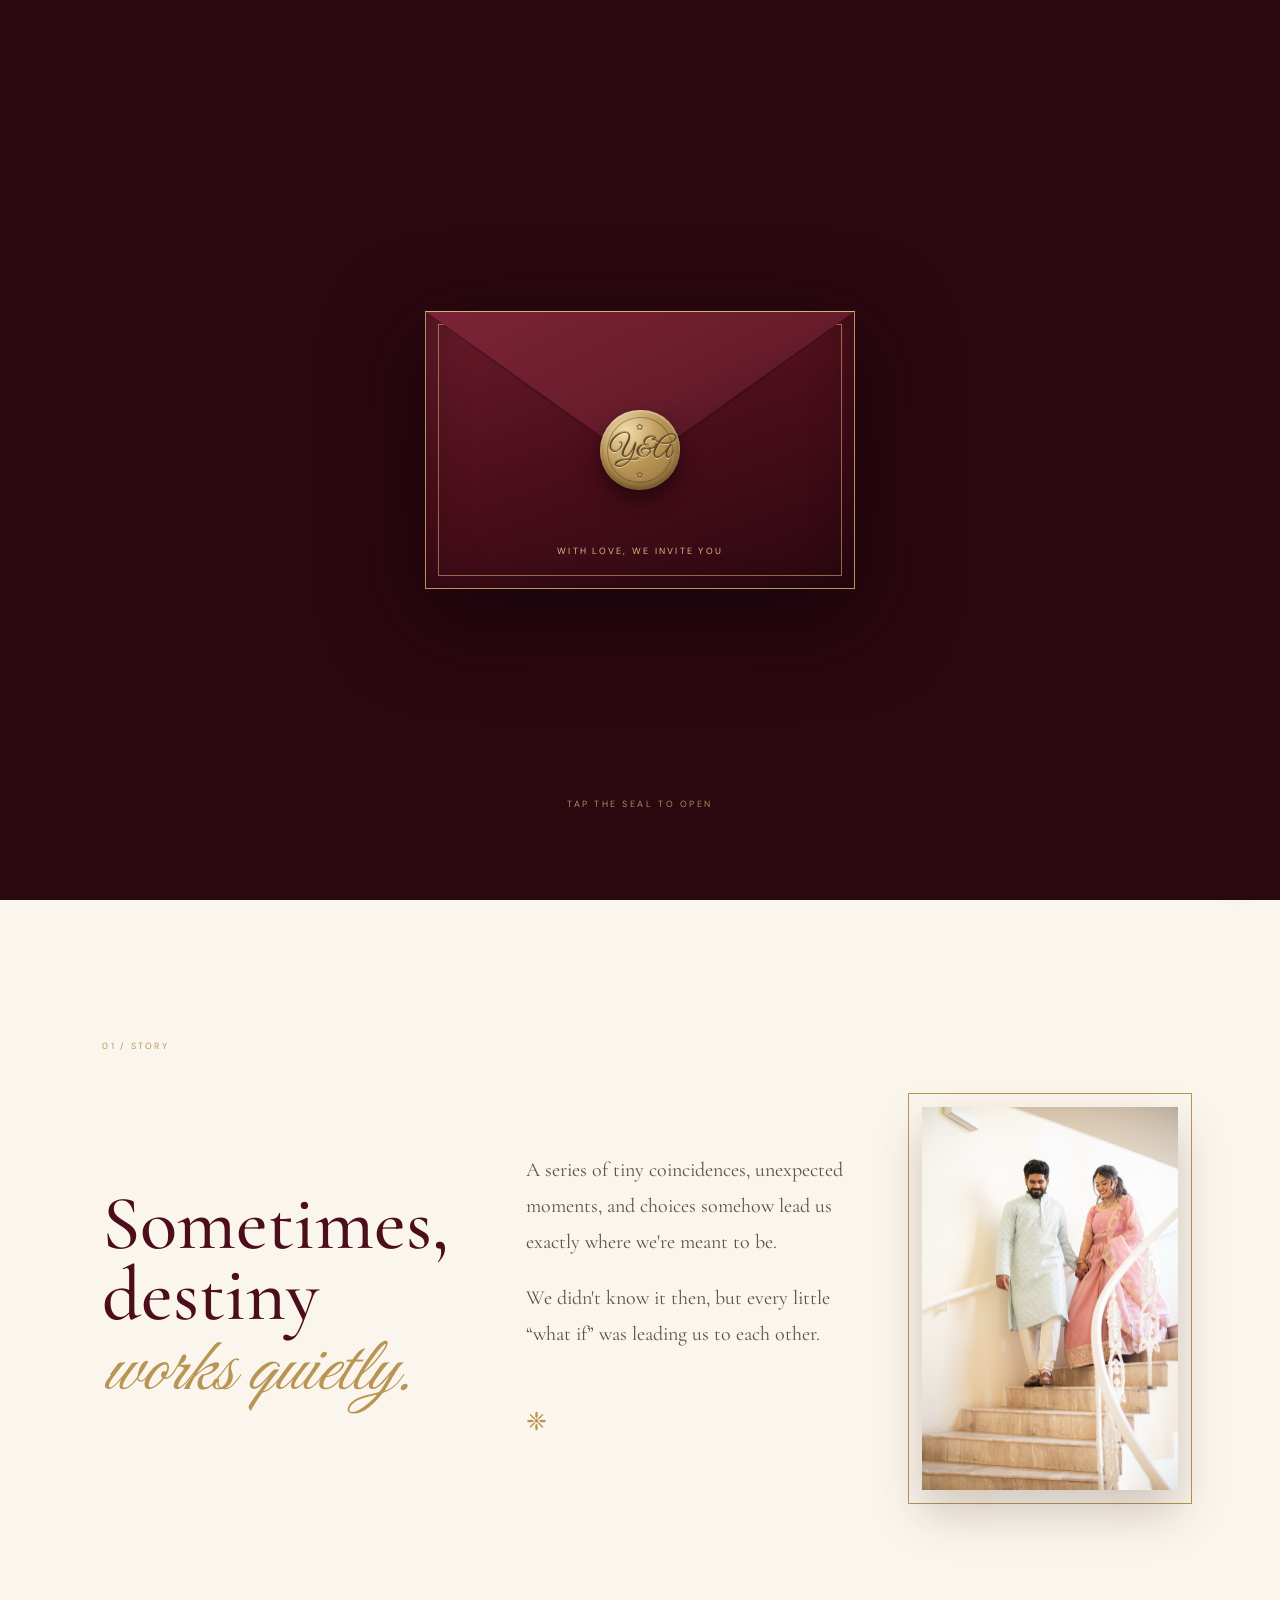
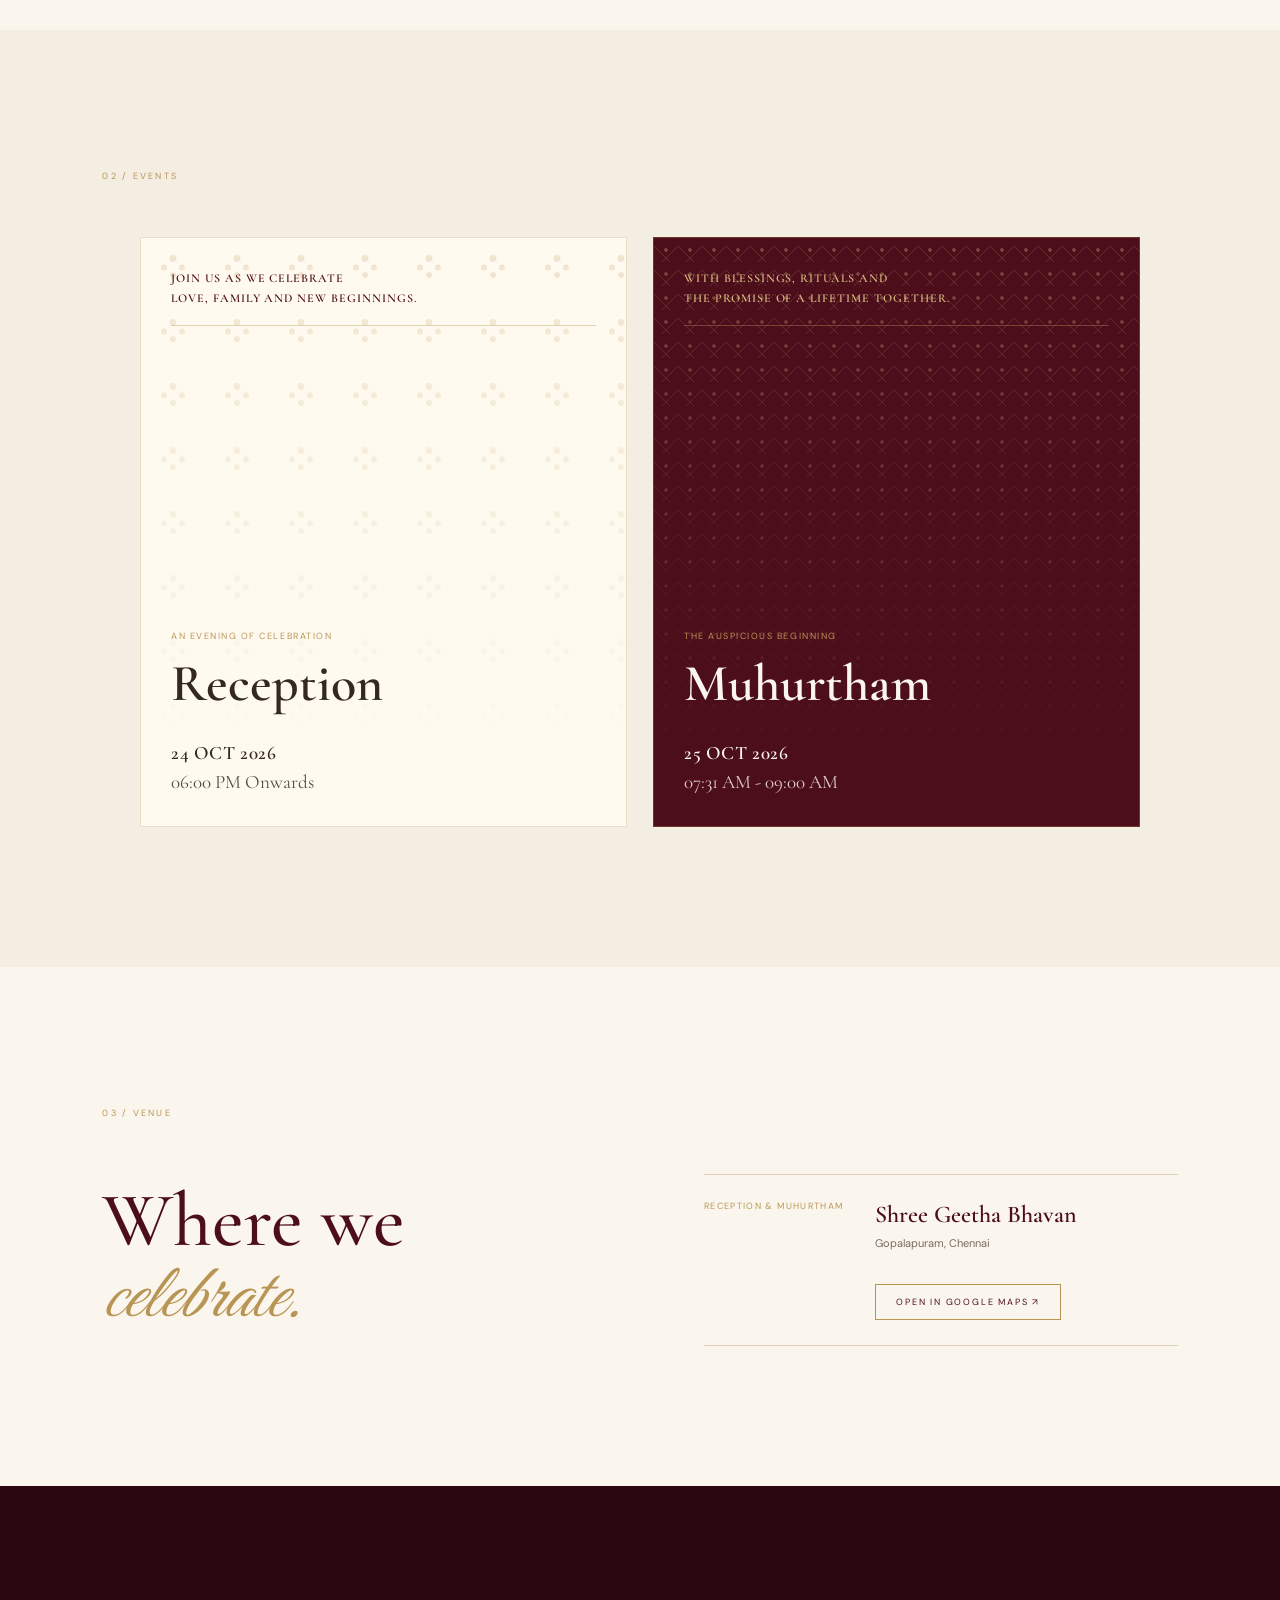
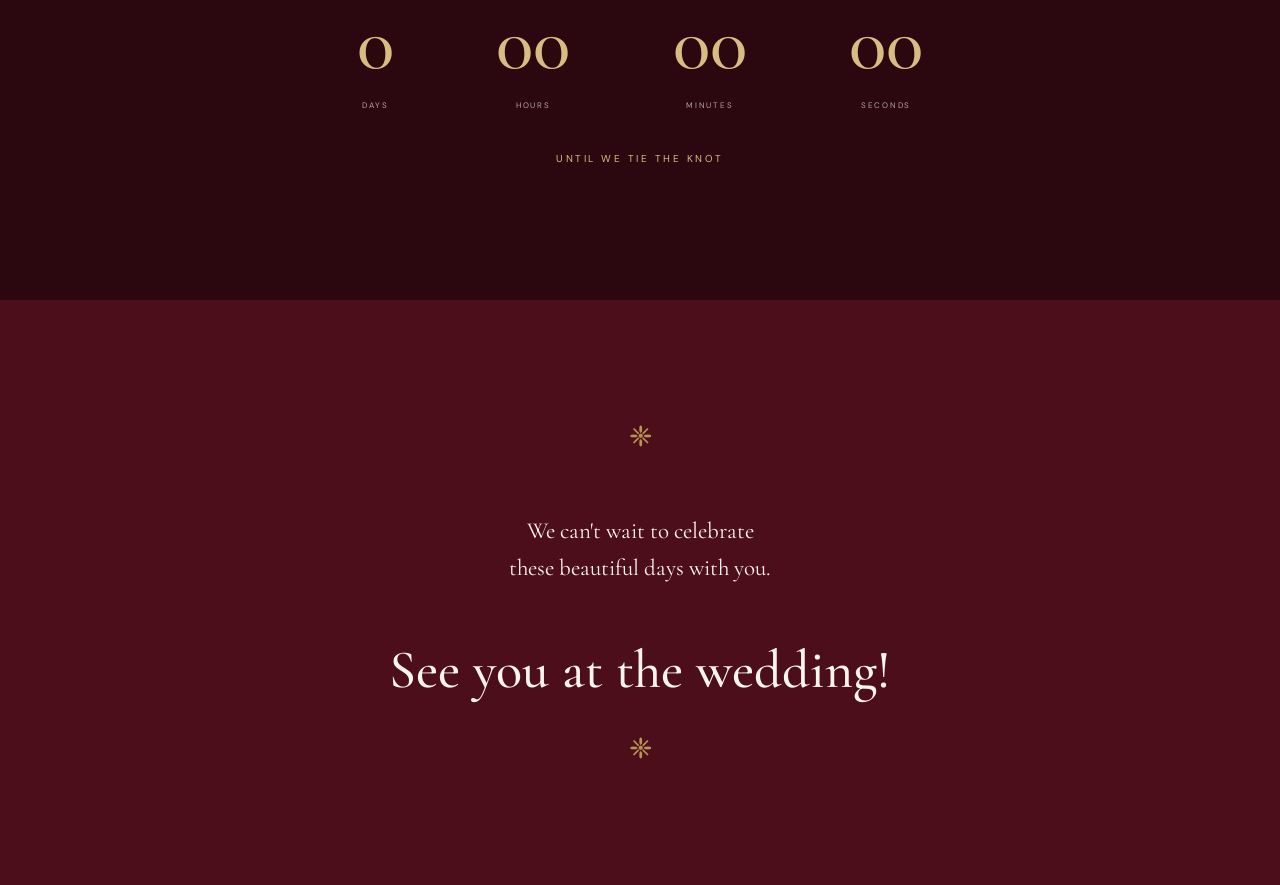
==== 24,25-October/index.html @ d7e1036f "Add files via upload" ====
<!doctype html>
<html lang="en">
<head>
<meta charset="utf-8"><meta name="viewport" content="width=device-width,initial-scale=1">
<meta name="theme-color" content="#4d0e1b">
<title>Yuvaraaj & Akshaya — Our Wedding</title>
<link rel="preconnect" href="https://fonts.googleapis.com"><link rel="preconnect" href="https://fonts.gstatic.com" crossorigin>
<link href="https://fonts.googleapis.com/css2?family=Cormorant+Garamond:wght@400;500;600;700&family=DM+Sans:wght@400;500;600&family=Great+Vibes&family=Marcellus&family=Parisienne&display=swap" rel="stylesheet">
<link rel="stylesheet" href="css/style.css">
</head>
<body class="locked">

<div class="envelope-screen" id="envelopeScreen">
  <div class="envelope" id="envelope">
    <div class="envelope-body">
      <button class="seal" id="sealButton" aria-label="Open invitation"><span class="seal-flourish top">✿</span><span class="seal-monogram">Y<i>&</i>A</span><span class="seal-flourish bottom">✿</span></button><p>With love, we invite you</p>
    </div>
    <div class="envelope-flap"></div>
    <div class="invitation-card">
      <div class="card-border">
        <span class="ornament">✦</span>
        <p class="eyebrow">With the blessings of our families</p>
        <h1>Yuvaraaj & Akshaya</h1>
        <p class="invite-line">joyfully invite you to celebrate<br>the beginning of our forever</p>
        <p class="card-date">24 · 25 October 2026</p><p class="card-place">Chennai</p>
        <span class="ornament">❈</span>
      </div>
    </div>
  </div>
  <p class="open-hint" id="openHint">Tap the seal to open</p>
  <audio id="bgMusic" src="audio/song.mp3" loop preload="none"></audio>
</div>

<button class="sound-toggle" id="soundToggle" aria-label="Toggle music" hidden>♪</button>

<header class="site-nav">
  <a class="brand" href="#home">Y <span>&</span> A</a>
  <nav><a href="#story">Story</a><a href="#events">Events</a><a href="#venue">Venue</a></nav>
</header>

<main>
<section class="hero reveal" id="home">
  <div class="motif motif-left">✺</div><div class="hero-copy">
    <p class="eyebrow">Our wedding celebration</p><h2>Akshaya</h2><h3><i>&</i></h3><h2>Yuvaraaj</h2>
    <div class="gold-rule"></div><p class="hero-date">25 · 10 · 2026</p>
    <p class="hero-note">Two hearts.<br>One beautiful beginning.</p>
  </div><div class="motif motif-right">✺</div><div class="kolam">◇ ◇ ◇</div>
</section>

<section class="story section reveal" id="story">
  <div class="section-label">01 / Story</div><div class="story-grid">
    <div><h3>Sometimes, destiny<br><i>works quietly.</i></h3></div>
    <div class="story-copy"><p>A series of tiny coincidences, unexpected moments, and choices somehow lead us exactly where we're meant to be.</p>
    <p>We didn't know it then, but every little “what if” was leading us to each other.</p><div class="tiny-ornament">❈</div></div>
    <div class="story-photo"><img src="images/couple-stairs.jpeg" alt="Akshaya and YuvaraaJ"></div>
  </div>
</section>

<section class="events section reveal" id="events">
  <div class="section-label">02 / Events</div>
  <div class="event-grid">
    <article class="event-card reception"><div class="event-texture floral-texture"></div><p class="event-tagline-small">Join us as we celebrate<br>love, family and new beginnings.</p>
      <div class="event-lower"><div class="event-title-block"><p class="event-kicker">An evening of celebration</p><h4>Reception</h4></div>
      <div class="event-datetime-big"><span class="event-date">24 OCT 2026</span><span class="event-time">06:00 PM Onwards</span></div></div></article>
    <article class="event-card muhurtham"><div class="event-texture kolam-texture"></div><p class="event-tagline-small">With blessings, rituals and<br>the promise of a lifetime together.</p>
      <div class="event-lower"><div class="event-title-block"><p class="event-kicker">The auspicious beginning</p><h4>Muhurtham</h4></div>
      <div class="event-datetime-big"><span class="event-date">25 OCT 2026</span><span class="event-time">07:31 AM - 09:00 AM</span></div></div></article>
  </div>
</section>

<section class="venue section reveal" id="venue"><div class="section-label">03 / Venue</div><div class="venue-wrap">
  <div><h3>Where we<br><i>celebrate.</i></h3></div>
  <div class="venue-list"><div><span>Reception & Muhurtham</span><strong>Shree Geetha Bhavan</strong><small>Gopalapuram, Chennai</small>
  <a class="button" target="_blank" rel="noopener" href="https://maps.app.goo.gl/RfTNdbBHobpae8vCA?g_st=ic">Open in Google Maps ↗</a></div></div>
</div></section>

<section class="countdown section reveal">
  <div class="countdown-grid"><div><strong id="days">—</strong><span>Days</span></div><div><strong id="hours">—</strong><span>Hours</span></div>
  <div><strong id="minutes">—</strong><span>Minutes</span></div><div><strong id="seconds">—</strong><span>Seconds</span></div></div><br>
  <br><p class="eyebrow">Until we tie the knot</p>
</section>

<section class="closing reveal"><div class="closing-ornament">❈</div><p>We can't wait to celebrate<br>these beautiful days with you.</p>
<h3>See you at the wedding!</h3><div class="closing-ornament">❈</div></section>
</main>
<script src="js/script.js"></script>
</body></html>
---- 24,25-October/css/style.css ----
:root{--maroon:#4d0e1b;--maroon-deep:#2b0710;--maroon-soft:#681c2c;--gold:#b99555;--gold-light:#d8bd82;--teal:#164f4e;--ivory:#fbf6ed;--paper:#fffaf2;--ink:#332822;--muted:#786a61}
*{box-sizing:border-box}html{scroll-behavior:smooth}body{margin:0;background:var(--ivory);color:var(--ink);font-family:"DM Sans",sans-serif}body.locked{overflow:hidden}a{color:inherit;text-decoration:none}
.envelope-screen{position:fixed;inset:0;z-index:50;background:var(--maroon-deep);display:grid;place-items:center;overflow:hidden;transition:opacity .9s ease,visibility .9s ease}.envelope-screen.closed-out{opacity:0;visibility:hidden;pointer-events:none}
.envelope{position:relative;width:min(72vw,430px);aspect-ratio:1.55;perspective:1200px;filter:drop-shadow(0 25px 45px #17040a)}.envelope-body{position:absolute;inset:0;background:linear-gradient(160deg,var(--maroon-soft) 0%,var(--maroon) 45%,var(--maroon-deep) 100%);border:1px solid var(--gold);display:grid;place-items:center;overflow:hidden;box-shadow:inset 0 0 40px rgba(0,0,0,.35)}.envelope-body:before{content:"";position:absolute;inset:12px;border:1px solid rgba(216,189,130,.55)}.envelope-body:after{content:"";position:absolute;left:0;right:0;top:0;height:57%;background:linear-gradient(to bottom,rgba(0,0,0,.32),transparent);clip-path:polygon(0 0,100% 0,50% 100%);pointer-events:none}.envelope-body p{position:absolute;bottom:22px;color:var(--gold-light);font-size:9px;letter-spacing:.25em;text-transform:uppercase}
.seal{width:80px;height:80px;z-index:5;position:relative;border-radius:50% 48% 51% 49%/51% 49% 51% 49%;background:radial-gradient(circle at 33% 27%,#f3ddab 0%,var(--gold) 45%,#8a6a37 100%);box-shadow:0 10px 20px rgba(10,2,4,.5),inset 0 2px 3px rgba(255,246,222,.5),inset 0 -4px 7px rgba(50,32,10,.45);display:grid;place-items:center;transition:opacity .5s ease .05s,transform .6s cubic-bezier(.3,.6,.3,1) .05s,box-shadow .3s;border:none;padding:0;cursor:pointer;font:inherit;animation:sealPulse 2.6s ease-in-out infinite}.seal:hover{box-shadow:0 12px 26px rgba(10,2,4,.55),inset 0 2px 3px rgba(255,246,222,.6),inset 0 -4px 7px rgba(50,32,10,.4),0 0 0 4px rgba(216,189,130,.25)}.envelope.open .seal{opacity:0;transform:scale(.35) rotate(-16deg);animation:none}
@keyframes sealPulse{0%,100%{transform:scale(1);box-shadow:0 10px 20px rgba(10,2,4,.5),inset 0 2px 3px rgba(255,246,222,.5),inset 0 -4px 7px rgba(50,32,10,.45),0 0 0 0 rgba(216,189,130,.35)}50%{transform:scale(1.045);box-shadow:0 10px 20px rgba(10,2,4,.5),inset 0 2px 3px rgba(255,246,222,.5),inset 0 -4px 7px rgba(50,32,10,.45),0 0 0 8px rgba(216,189,130,0)}}
.open-hint{position:absolute;bottom:9%;left:50%;transform:translateX(-50%);color:var(--gold-light);font-size:9px;letter-spacing:.28em;text-transform:uppercase;opacity:.75;transition:opacity .5s ease;animation:hintFade 2.6s ease-in-out infinite}.open-hint.faded{opacity:0;animation:none}
@keyframes hintFade{0%,100%{opacity:.55}50%{opacity:.9}}
.seal:before{content:"";position:absolute;inset:7px;border-radius:inherit;border:1px solid rgba(74,52,18,.4)}
.seal-monogram{font-family:"Great Vibes";font-size:27px;line-height:1;color:#5c451f;text-shadow:0 1px 0 rgba(255,241,214,.65),0 -1px 1px rgba(58,38,10,.55);position:relative;z-index:1}.seal-monogram i{font-style:normal;margin:0 1px;color:#6b5023}
.seal-flourish{position:absolute;font-size:9px;color:#6b5023;opacity:.7;text-shadow:0 1px 0 rgba(255,241,214,.5)}.seal-flourish.top{top:11px}.seal-flourish.bottom{bottom:9px}
.envelope-flap{position:absolute;z-index:4;left:0;right:0;top:0;height:55%;background:linear-gradient(155deg,#7c2338 0%,var(--maroon-soft) 55%,#3d0f1c 100%);clip-path:polygon(0 0,100% 0,50% 100%);border-top:1px solid var(--gold-light);transform-origin:top;transition:transform 1.1s cubic-bezier(.2,.75,.2,1);filter:drop-shadow(0 8px 12px rgba(0,0,0,.4))}.envelope.open .envelope-flap{transform:rotateX(180deg)}
.invitation-card{position:absolute;z-index:3;left:7%;right:7%;top:8%;bottom:5%;background:var(--paper);padding:10px;transform:translateY(38%) scale(.94);opacity:0;transition:transform 1.15s .3s cubic-bezier(.2,.8,.2,1),opacity .5s .35s ease;box-shadow:0 12px 30px rgba(0,0,0,.18)}.envelope.open .invitation-card{transform:translateY(-4%) scale(1);opacity:1}
.card-border{height:100%;border:1px solid var(--gold);outline:1px solid rgba(185,149,85,.35);outline-offset:-6px;display:flex;flex-direction:column;align-items:center;justify-content:center;text-align:center;padding:18px}.ornament{color:var(--gold);font-size:18px;display:inline-block;animation:ornamentShimmer 4.5s ease-in-out infinite}.eyebrow{font-size:10px;letter-spacing:.25em;text-transform:uppercase;color:var(--gold);margin:0 0 15px}.card-border .eyebrow{font-size:8px;margin:9px 0}.card-border h1{font:600 clamp(26px,5vw,39px) "Cormorant Garamond";margin:5px 0 8px;color:var(--maroon)}.card-border h1 i,.hero h2 i{font-family:"Great Vibes";font-weight:400;color:var(--gold)}.invite-line{font:400 12px/1.6 "Cormorant Garamond";margin:4px 0 10px}.card-date{font-size:8px;letter-spacing:.2em;text-transform:uppercase;color:var(--maroon);margin:3px}.card-place{font-size:8px;letter-spacing:.2em;text-transform:uppercase;color:var(--muted);margin:0 0 8px}
.site-nav{position:fixed;z-index:20;top:0;left:0;right:0;height:76px;padding:0 5vw;display:flex;align-items:center;justify-content:space-between;background:rgba(251,246,237,.88);backdrop-filter:blur(12px);border-bottom:1px solid rgba(185,149,85,.18);opacity:0;transform:translateY(-15px);transition:.7s .3s}.site-nav.visible{opacity:1;transform:none}.brand{font:600 21px "Cormorant Garamond";color:var(--maroon)}.brand span{font-family:"Great Vibes";color:var(--gold)}.site-nav nav{display:flex;gap:34px;font-size:10px;text-transform:uppercase;letter-spacing:.18em;color:var(--maroon)}
.hero{min-height:100svh;background:var(--maroon);color:var(--ivory);display:grid;place-items:center;text-align:center;position:relative;overflow:hidden;padding:100px 20px 70px}.hero:before{content:"";position:absolute;inset:5%;border:1px solid rgba(216,189,130,.32)}.hero:after{content:"";position:absolute;inset:7%;border:1px solid rgba(216,189,130,.13)}.hero-copy{position:relative;z-index:2}.hero .eyebrow{color:var(--gold-light)}.hero h2{font:600 clamp(58px,11vw,125px)/.8 "Cormorant Garamond";margin:0 0 24px}.hero h3{margin:6px 0}.hero h3 i{display:inline-block;animation:ampGlow 3.2s ease-in-out infinite;text-shadow:0 0 0 rgba(216,189,130,0)}.gold-rule{height:1px;width:100px;background:var(--gold);margin:auto}.hero-date{font-size:14px;letter-spacing:.45em;margin:23px 0;color:var(--gold-light)}.hero-note{font:400 14px/1.7 "Cormorant Garamond";opacity:.82}.motif{position:absolute;color:var(--gold);font-size:160px;opacity:.12;animation:motifFloat 9s ease-in-out infinite}.motif-left{left:-55px;top:22%}.motif-right{right:-55px;bottom:18%;animation-delay:-4.5s}.kolam{position:absolute;bottom:8%;font-size:25px;letter-spacing:14px;color:var(--gold);opacity:.35}
.section{padding:140px 8vw;max-width:1450px;margin:auto}.section-label{font-size:9px;letter-spacing:.25em;color:var(--gold);text-transform:uppercase;margin-bottom:55px}.story-grid{display:grid;grid-template-columns:.9fr 1fr .8fr;gap:6vw;align-items:stretch}.venue-wrap{display:grid;grid-template-columns:1fr 1fr;gap:10vw;align-items:center}
.story-grid>div:first-child,.story-copy{display:flex;flex-direction:column;justify-content:center}.story-photo{position:relative}.story-photo:before{content:"";position:absolute;inset:-14px;border:1px solid var(--gold);z-index:0}.story-photo img{position:relative;z-index:1;display:block;width:100%;height:100%;min-height:380px;object-fit:cover;object-position:top center;box-shadow:0 22px 45px rgba(57,27,18,.22)}h3{font:500 clamp(48px,6vw,82px)/.92 "Cormorant Garamond";color:var(--maroon);margin:0}h3 i{font-family:"Great Vibes";font-weight:400;color:var(--gold)}
.story-copy{max-width:530px;font:400 20px/1.8 "Cormorant Garamond";color:#5f514a}.story-copy p{margin:0 0 20px}.tiny-ornament{color:var(--gold);font-size:25px;margin-top:28px;display:inline-block;animation:ornamentShimmer 5s ease-in-out infinite .8s}.events{background:#f4ede2;max-width:none;padding-left:8vw;padding-right:8vw}.section-heading{text-align:center;margin-bottom:70px}.section-heading .eyebrow{margin-bottom:10px}.event-grid{display:grid;grid-template-columns:repeat(2,1fr);gap:26px;max-width:1000px;margin:auto}.event-card{min-height:590px;padding:30px;display:flex;flex-direction:column;justify-content:space-between;position:relative;overflow:hidden;border:1px solid rgba(185,149,85,.3);transition:transform .45s,box-shadow .45s}.event-card:hover{transform:translateY(-9px);box-shadow:0 22px 50px rgba(57,27,18,.13)}.reception{background:#fffaf0}.muhurtham{background:var(--maroon);color:var(--ivory)}.event-tagline-small{font:600 12px/1.7 "Cormorant Garamond";letter-spacing:.08em;text-transform:uppercase;color:var(--gold-light);margin:0 0 4px;padding-bottom:16px;border-bottom:1px solid rgba(185,149,85,.4)}.reception .event-tagline-small{color:var(--maroon)}
.event-texture{position:absolute;inset:0;z-index:0;pointer-events:none}.event-card>*:not(.event-texture){position:relative;z-index:1}
.bokeh-texture{opacity:.5;background-image:radial-gradient(circle at 15% 20%,rgba(216,189,130,.9) 0 4px,transparent 6px),radial-gradient(circle at 60% 10%,rgba(216,189,130,.6) 0 3px,transparent 5px),radial-gradient(circle at 85% 45%,rgba(216,189,130,.8) 0 5px,transparent 7px),radial-gradient(circle at 30% 65%,rgba(216,189,130,.5) 0 3px,transparent 5px),radial-gradient(circle at 70% 80%,rgba(216,189,130,.7) 0 4px,transparent 6px),radial-gradient(circle at 10% 90%,rgba(216,189,130,.6) 0 3px,transparent 5px),radial-gradient(circle at 95% 75%,rgba(216,189,130,.55) 0 3px,transparent 5px);background-size:230px 230px;mask-image:linear-gradient(to bottom,#000,transparent 92%);animation:driftBokeh 26s linear infinite}
.floral-texture{opacity:.22;background-image:radial-gradient(circle at 50% 32%,var(--gold) 0 3px,transparent 4px),radial-gradient(circle at 36% 46%,var(--gold) 0 2.5px,transparent 3.5px),radial-gradient(circle at 64% 46%,var(--gold) 0 2.5px,transparent 3.5px),radial-gradient(circle at 50% 58%,var(--gold) 0 2.5px,transparent 3.5px);background-size:64px 64px;mask-image:linear-gradient(to bottom,#000,transparent 92%);animation:driftFloral 16s linear infinite}
.kolam-texture{opacity:.34;background-image:radial-gradient(circle,var(--gold-light) 1.5px,transparent 2px),repeating-linear-gradient(45deg,transparent 0 11px,rgba(216,189,130,.55) 11px 12px,transparent 12px 23px),repeating-linear-gradient(-45deg,transparent 0 11px,rgba(216,189,130,.55) 11px 12px,transparent 12px 23px);background-size:24px 24px;mask-image:linear-gradient(to bottom,#000,transparent 92%);animation:driftKolam 10s linear infinite}
@keyframes driftBokeh{0%{background-position:0 0}100%{background-position:230px 115px}}
@keyframes driftFloral{0%{background-position:0 0}100%{background-position:-128px 128px}}
@keyframes driftKolam{0%{background-position:0 0}100%{background-position:48px 48px}}
.event-lower{display:flex;flex-direction:column}.event-kicker{font-size:9px;text-transform:uppercase;letter-spacing:.17em;color:var(--gold);margin:0 0 10px}.event-card h4{font:600 52px "Cormorant Garamond";margin:0}.event-datetime-big{font:400 19px/1.5 "Cormorant Garamond";margin-top:24px}.event-datetime-big .event-date{display:block;font-weight:600;letter-spacing:.03em}.event-datetime-big .event-time{display:block;opacity:.82}
.card-map-button{margin-top:16px;display:inline-flex;align-items:center;gap:8px;width:fit-content;border:1px solid rgba(185,149,85,.65);color:inherit;padding:9px 16px;font-size:9px;letter-spacing:.16em;text-transform:uppercase;transition:.3s}.card-map-button:hover{background:var(--gold);border-color:var(--gold);color:var(--maroon-deep)}.reception .card-map-button{border-color:var(--gold);color:var(--maroon)}.reception .card-map-button:hover{color:var(--ivory)}
.countdown{background:var(--maroon-deep);max-width:none;color:var(--ivory);text-align:center;padding-top:110px;padding-bottom:120px}.countdown .eyebrow{color:var(--gold-light)}.countdown-grid{display:flex;justify-content:center;gap:clamp(30px,8vw,120px)}.countdown-grid div{display:flex;flex-direction:column;gap:10px}.countdown-grid strong{font:500 clamp(42px,7vw,78px) "Cormorant Garamond";color:var(--gold-light)}.countdown-grid span{font-size:8px;letter-spacing:.22em;text-transform:uppercase;opacity:.65}
.venue{background:var(--ivory)}.venue-list{border-top:1px solid rgba(185,149,85,.4)}.venue-list>div{padding:25px 0;border-bottom:1px solid rgba(185,149,85,.4);display:grid;grid-template-columns:1fr 2fr;gap:20px}.venue-list span{font-size:9px;text-transform:uppercase;letter-spacing:.15em;color:var(--gold)}.venue-list strong{font:600 24px "Cormorant Garamond";color:var(--maroon)}.venue-list small{grid-column:2;color:var(--muted);font-size:11px;margin-top:-13px}.venue-list .button{grid-column:2;justify-self:start;margin-top:14px;display:inline-flex;align-items:center;gap:9px;white-space:nowrap;border:1px solid var(--gold);color:var(--maroon);padding:11px 20px;font-size:9px;letter-spacing:.2em;text-transform:uppercase;transition:.3s}.venue-list .button:hover{background:var(--gold);color:var(--ivory)}
.sound-toggle{position:fixed;z-index:30;right:22px;bottom:22px;width:44px;height:44px;border-radius:50%;border:1px solid var(--gold);background:rgba(251,246,237,.9);backdrop-filter:blur(8px);color:var(--maroon);font-size:16px;display:grid;place-items:center;cursor:pointer;transition:.3s;box-shadow:0 8px 22px rgba(57,27,18,.15)}.sound-toggle:hover{background:var(--gold);color:var(--ivory)}.sound-toggle.muted{opacity:.55}
.closing{min-height:65vh;background:var(--maroon);color:var(--ivory);display:grid;place-items:center;text-align:center;padding:100px 20px}.closing p{font:400 23px/1.6 "Cormorant Garamond"}.closing h3{color:var(--ivory);font-size:54px}.closing h3 i{color:var(--gold-light)}.closing-ornament{color:var(--gold);font-size:28px;display:inline-block;animation:ornamentShimmer 4.5s ease-in-out infinite 1.2s}.reveal{opacity:0;transform:translateY(35px);transition:opacity .9s ease,transform .9s ease}.reveal.in-view{opacity:1;transform:none}
@keyframes pulse{50%{transform:scale(1.05);box-shadow:0 0 25px rgba(216,189,130,.12)}}@keyframes float{50%{transform:translateY(-20px) rotate(8deg)}}@keyframes sound{50%{transform:translateY(-13px) scale(1.05)}}
@keyframes motifFloat{0%,100%{transform:translateY(0) rotate(0deg) scale(1)}33%{transform:translateY(-30px) rotate(10deg) scale(1.05)}66%{transform:translateY(14px) rotate(-8deg) scale(.97)}}
@keyframes ornamentShimmer{0%,100%{opacity:1;transform:rotate(0deg) scale(1)}50%{opacity:.5;transform:rotate(14deg) scale(1.15)}}
@keyframes ampGlow{0%,100%{transform:scale(1);text-shadow:0 0 0 rgba(216,189,130,0)}50%{transform:scale(1.1);text-shadow:0 0 18px rgba(216,189,130,.65)}}
@media(max-width:800px){.site-nav{height:62px}.site-nav nav{gap:17px}.hero h2{font-size:60px}.section{padding:95px 7vw}.story-grid,.venue-wrap{grid-template-columns:1fr;gap:50px}.story-photo img{min-height:280px}.event-grid{grid-template-columns:1fr}.event-card{min-height:500px}.countdown-grid{gap:20px}.countdown-grid strong{font-size:38px}.venue-list>div{grid-template-columns:1fr}.venue-list small{grid-column:1;margin-top:-10px}.venue-list .button{grid-column:1}.motif{font-size:100px}
.envelope{aspect-ratio:1.05}.invitation-card{left:5%;right:5%;top:6%;bottom:4%;overflow:hidden}.card-border{padding:10px;outline-offset:-4px}.card-border .eyebrow{font-size:6.5px;margin:0 0 4px;letter-spacing:.18em}.card-border h1{font-size:clamp(19px,6.4vw,26px);margin:2px 0 4px}.invite-line{font-size:9.5px;line-height:1.4;margin:2px 0 6px}.card-date{font-size:6.5px;margin:2px;letter-spacing:.15em}.card-place{font-size:6.5px;margin:0 0 3px;letter-spacing:.15em}.card-border .ornament{font-size:13px}}
@media(prefers-reduced-motion:reduce){*,*:before,*:after{scroll-behavior:auto!important;animation:none!important;transition-duration:.01ms!important}}
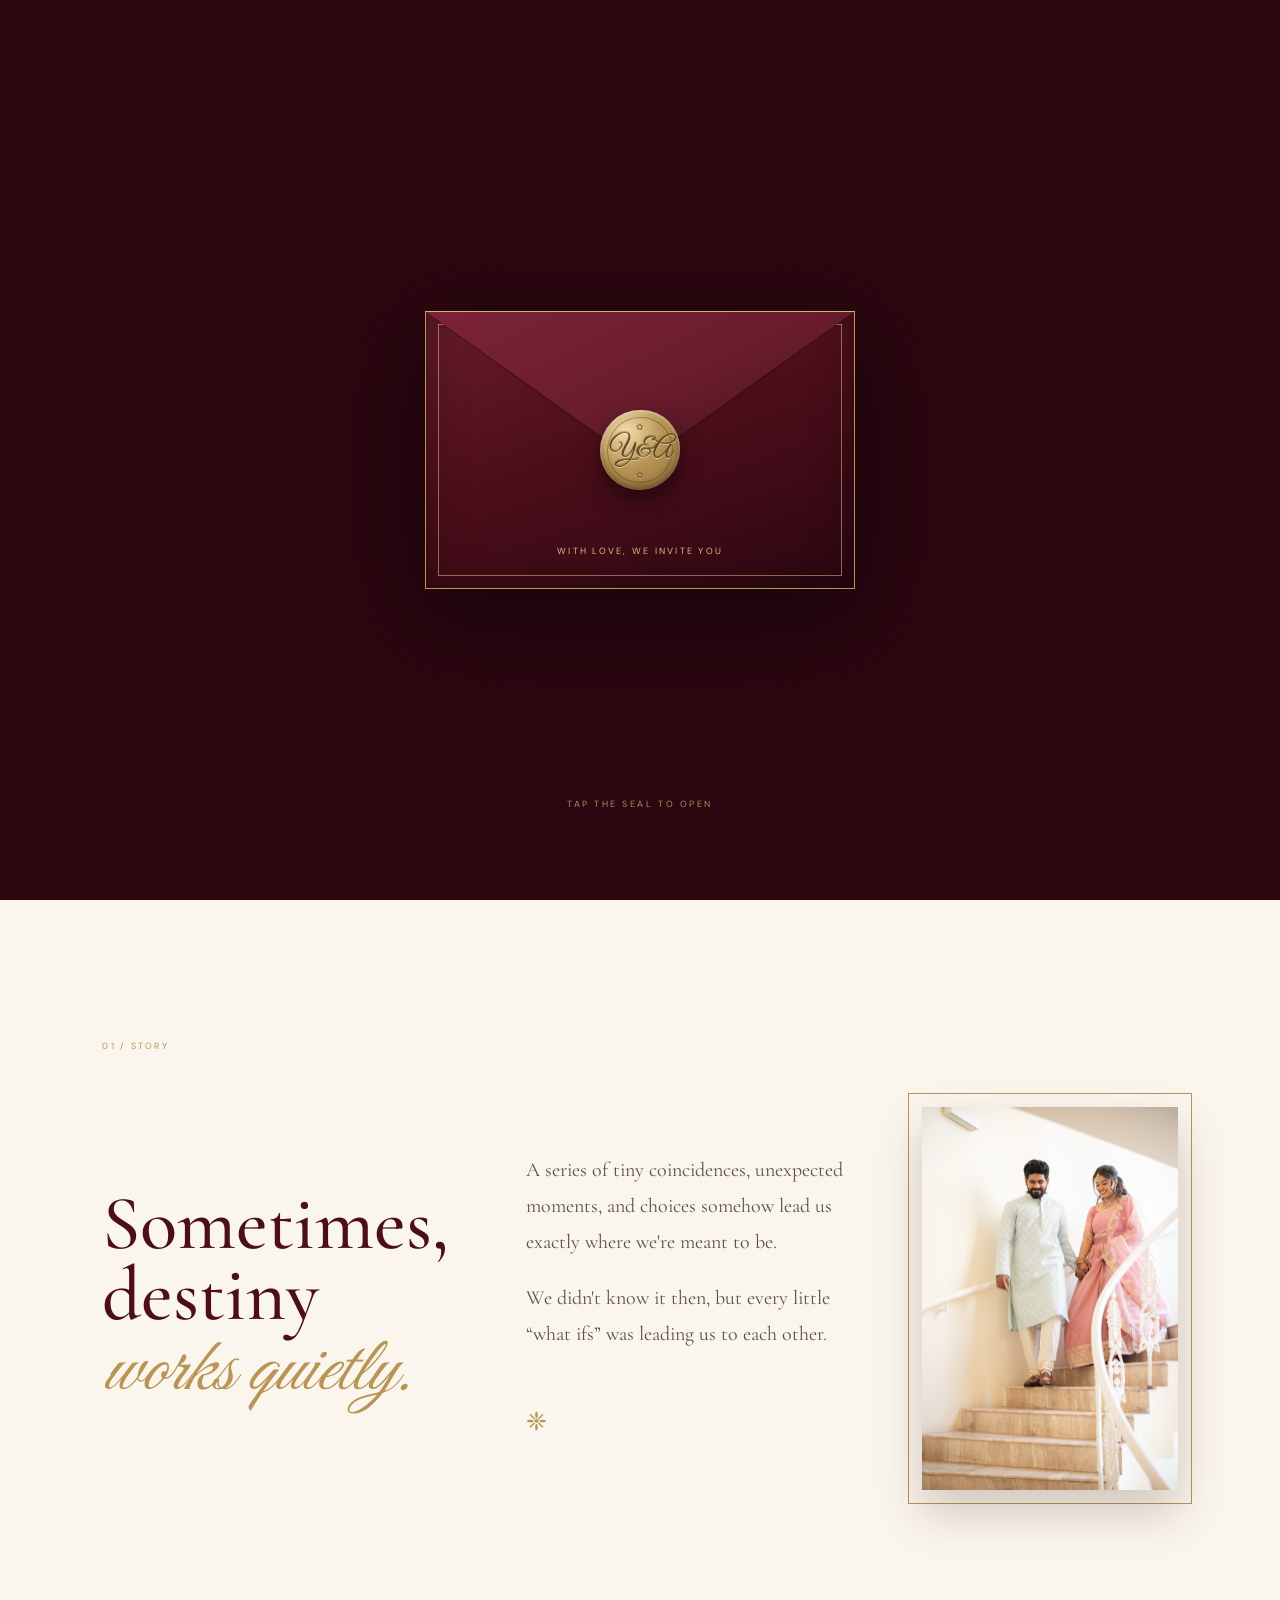
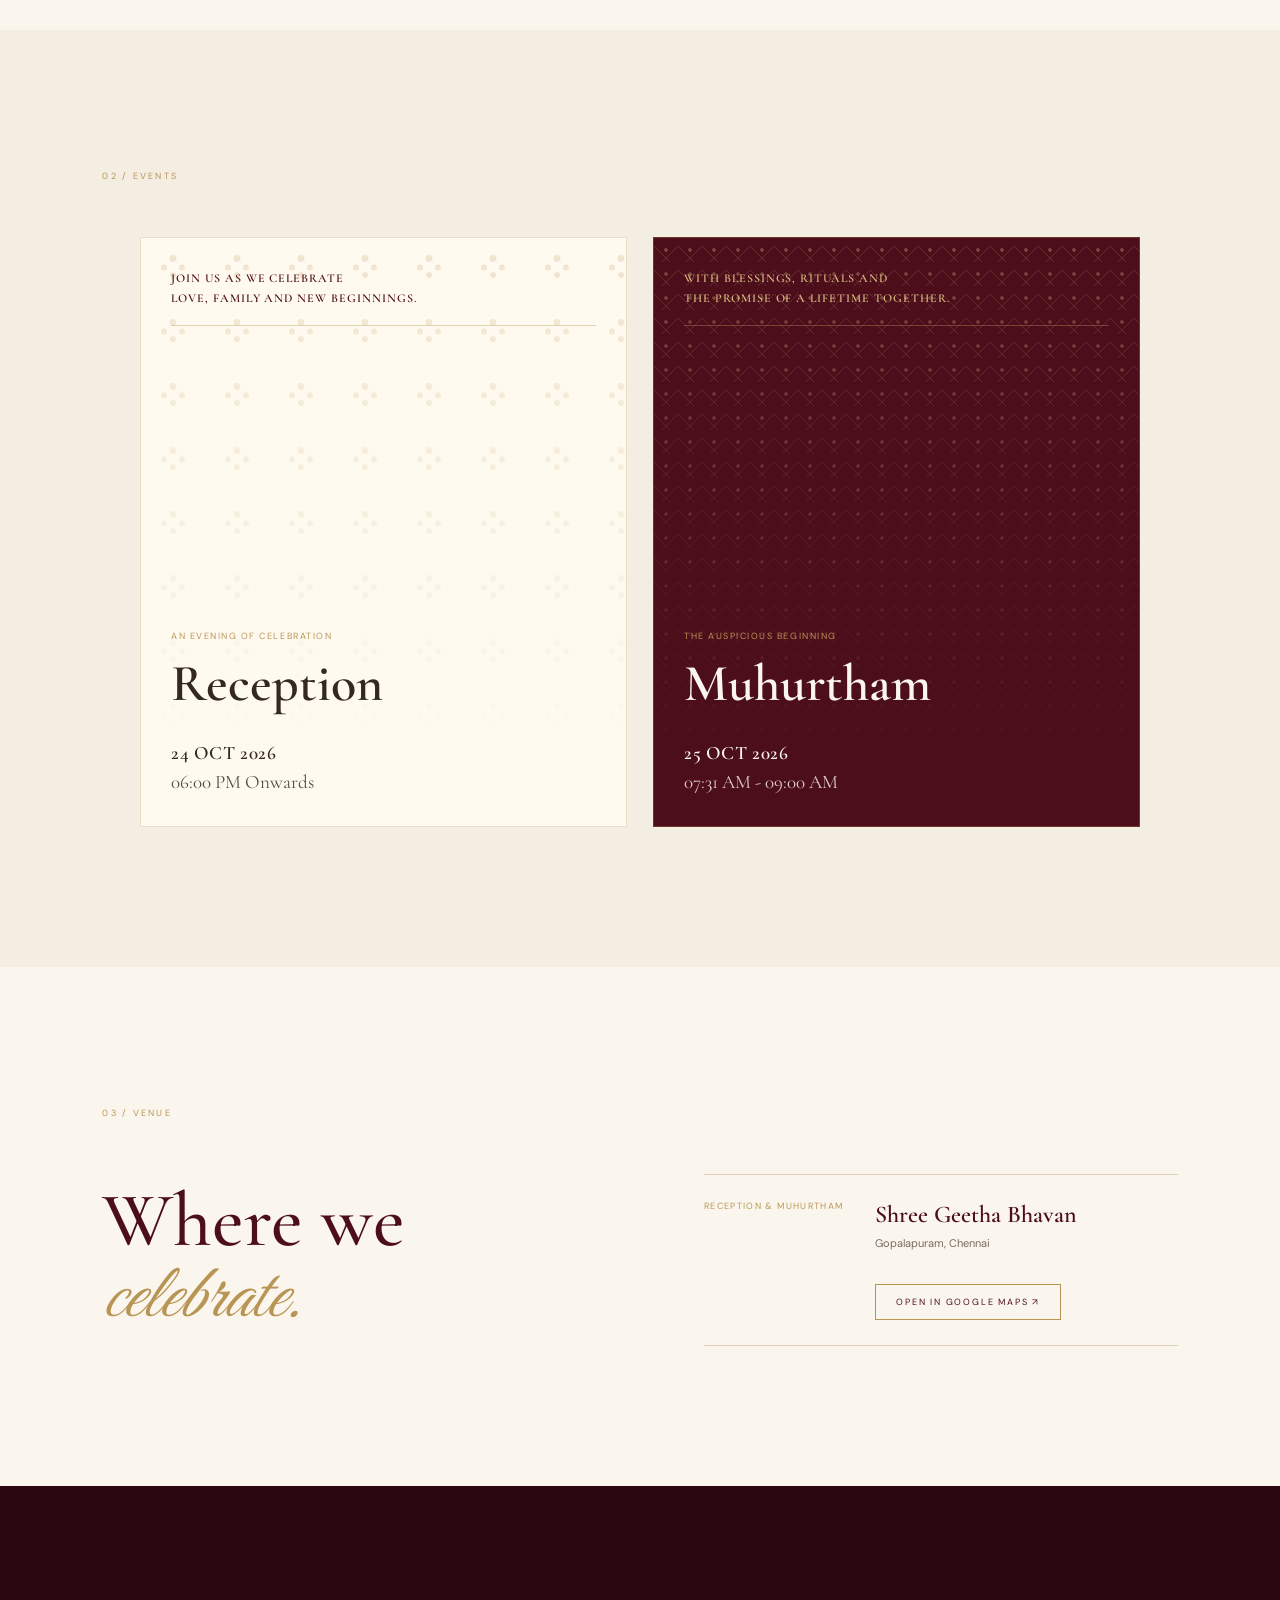
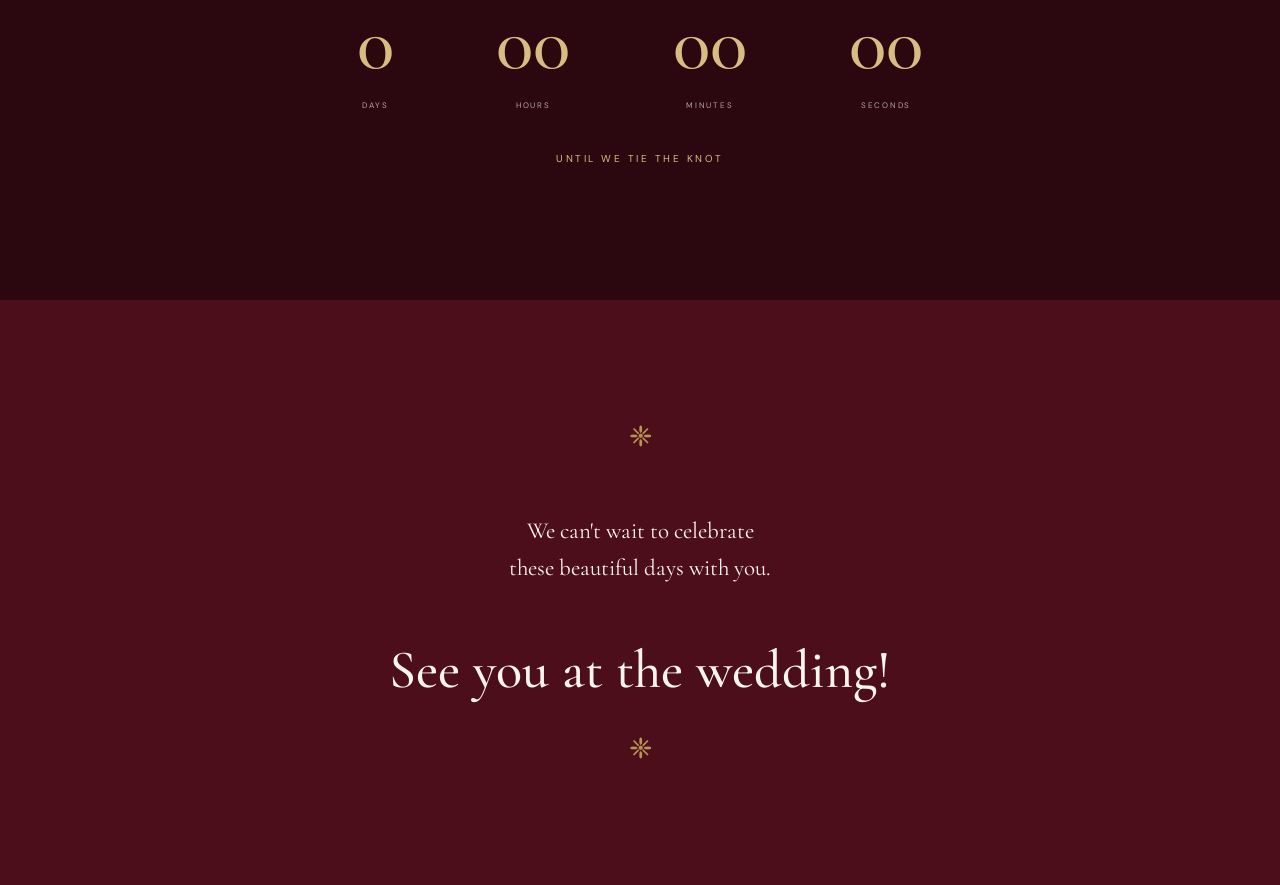
==== commit 60fdd099: "Update index.html" ====
--- a/24,25-October/index.html
+++ b/24,25-October/index.html
@@ -51,7 +51,7 @@
   <div class="section-label">01 / Story</div><div class="story-grid">
     <div><h3>Sometimes, destiny<br><i>works quietly.</i></h3></div>
     <div class="story-copy"><p>A series of tiny coincidences, unexpected moments, and choices somehow lead us exactly where we're meant to be.</p>
-    <p>We didn't know it then, but every little “what if” was leading us to each other.</p><div class="tiny-ornament">❈</div></div>
+    <p>We didn't know it then, but every little “what ifs” was leading us to each other.</p><div class="tiny-ornament">❈</div></div>
     <div class="story-photo"><img src="images/couple-stairs.jpeg" alt="Akshaya and YuvaraaJ"></div>
   </div>
 </section>
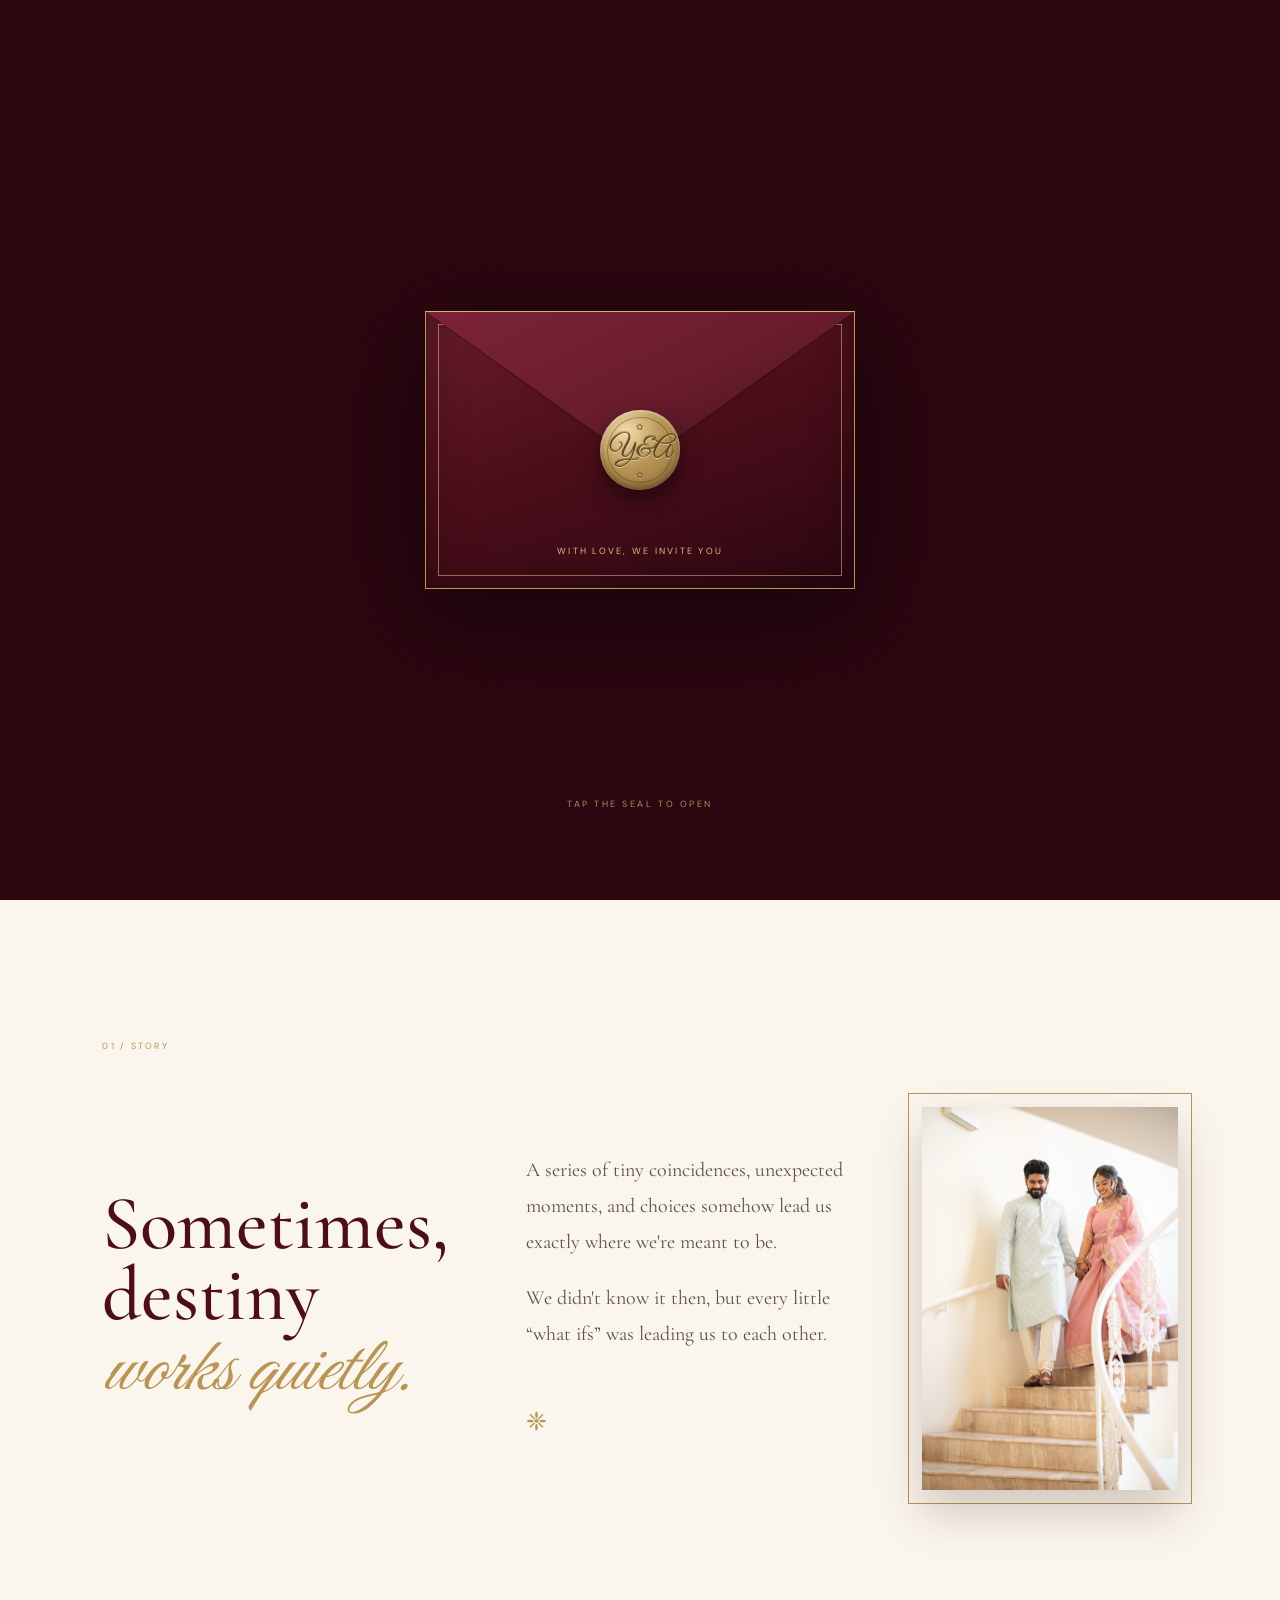
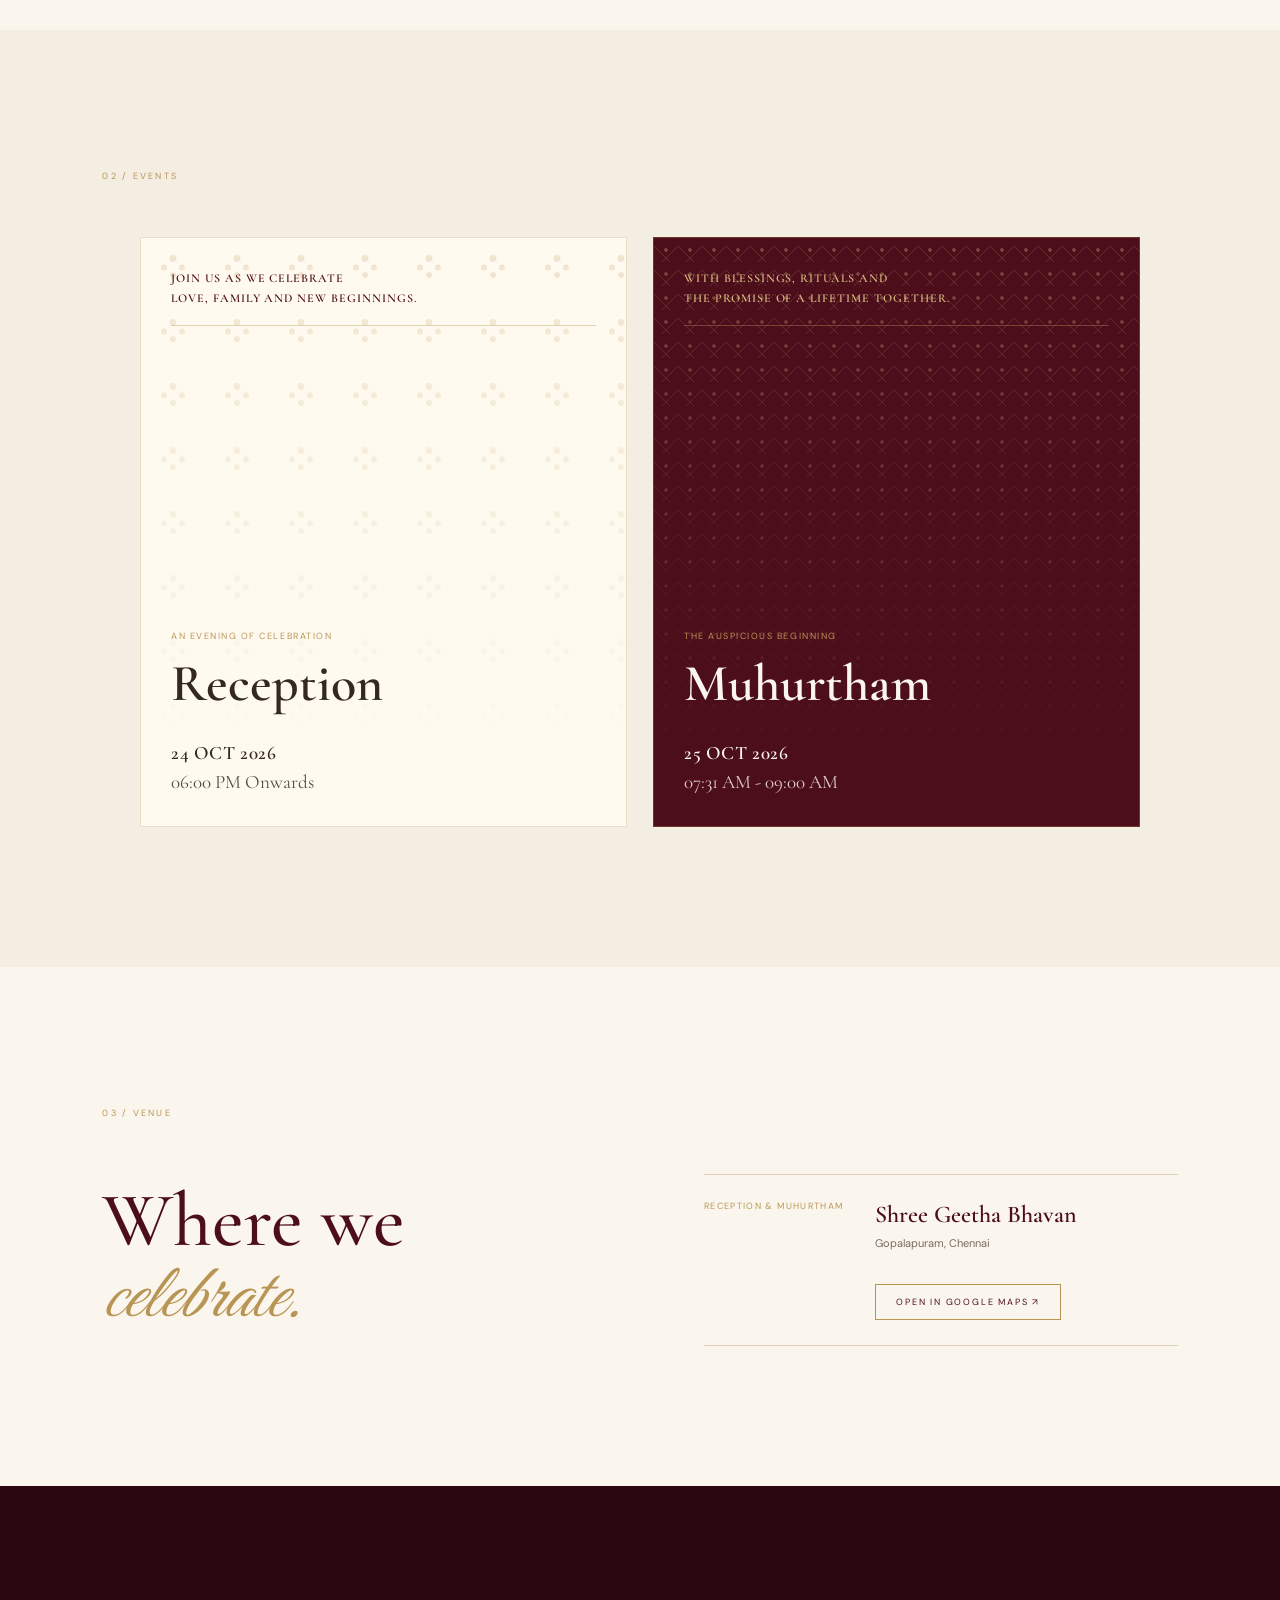
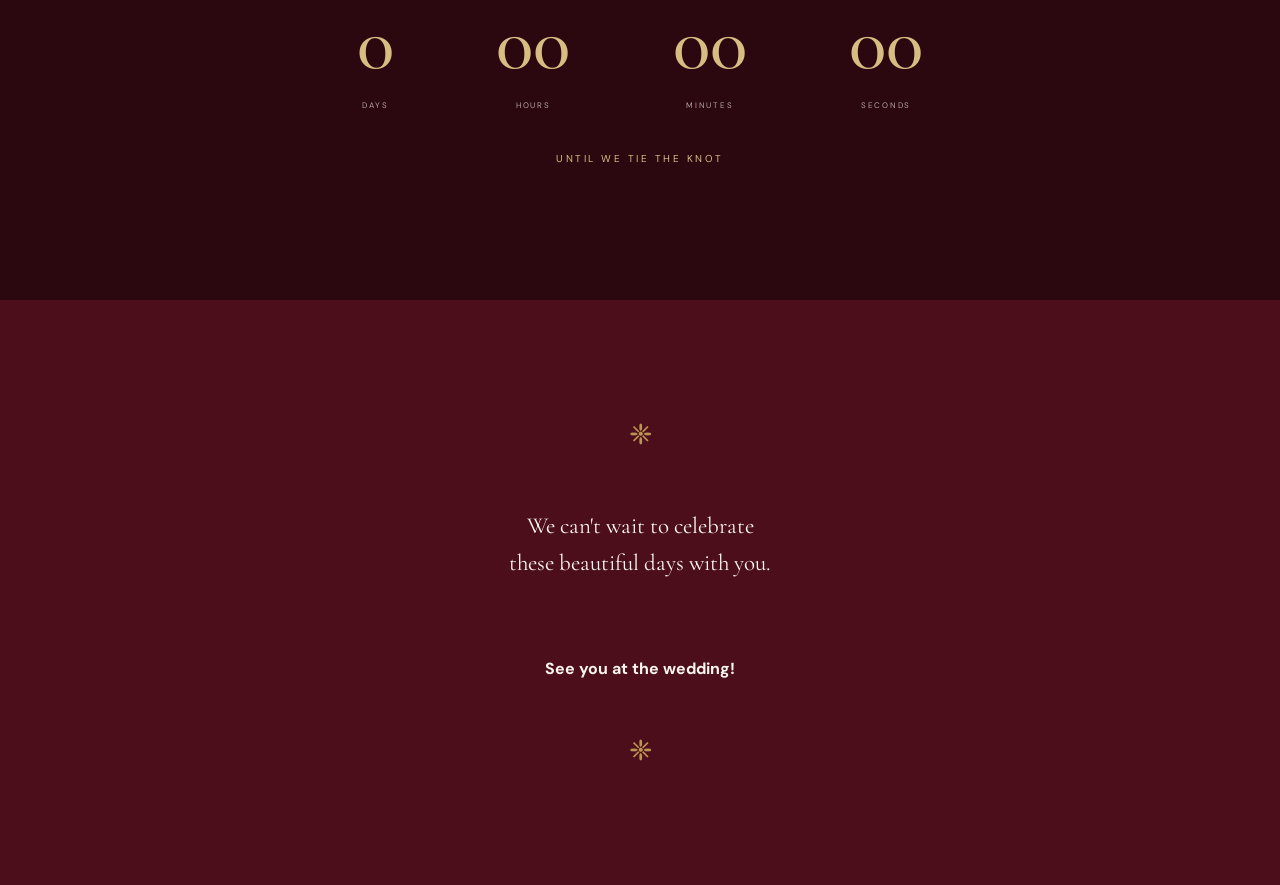
==== commit 57f64e17: "Update index.html" ====
--- a/24,25-October/index.html
+++ b/24,25-October/index.html
@@ -81,7 +81,7 @@
 </section>
 
 <section class="closing reveal"><div class="closing-ornament">❈</div><p>We can't wait to celebrate<br>these beautiful days with you.</p>
-<h3>See you at the wedding!</h3><div class="closing-ornament">❈</div></section>
+<h4>See you at the wedding!</h4><div class="closing-ornament">❈</div></section>
 </main>
 <script src="js/script.js"></script>
 </body></html>
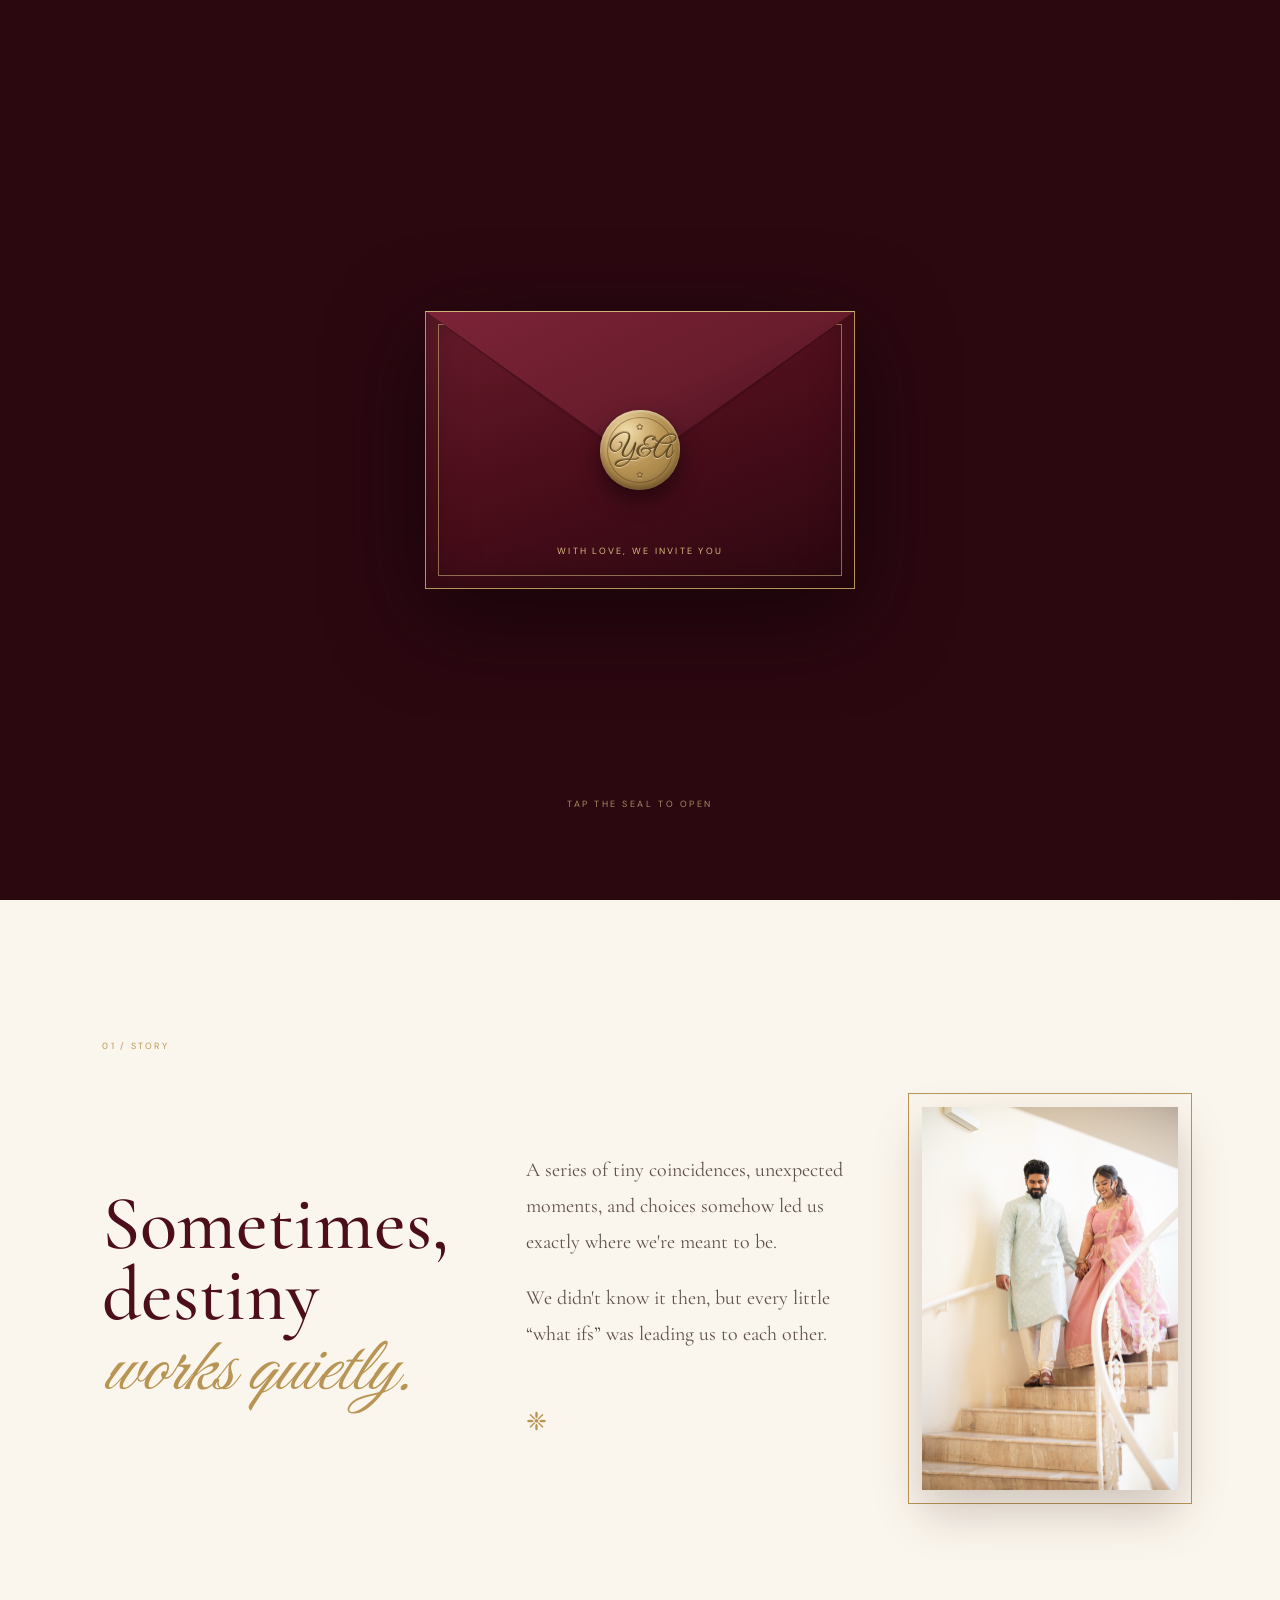
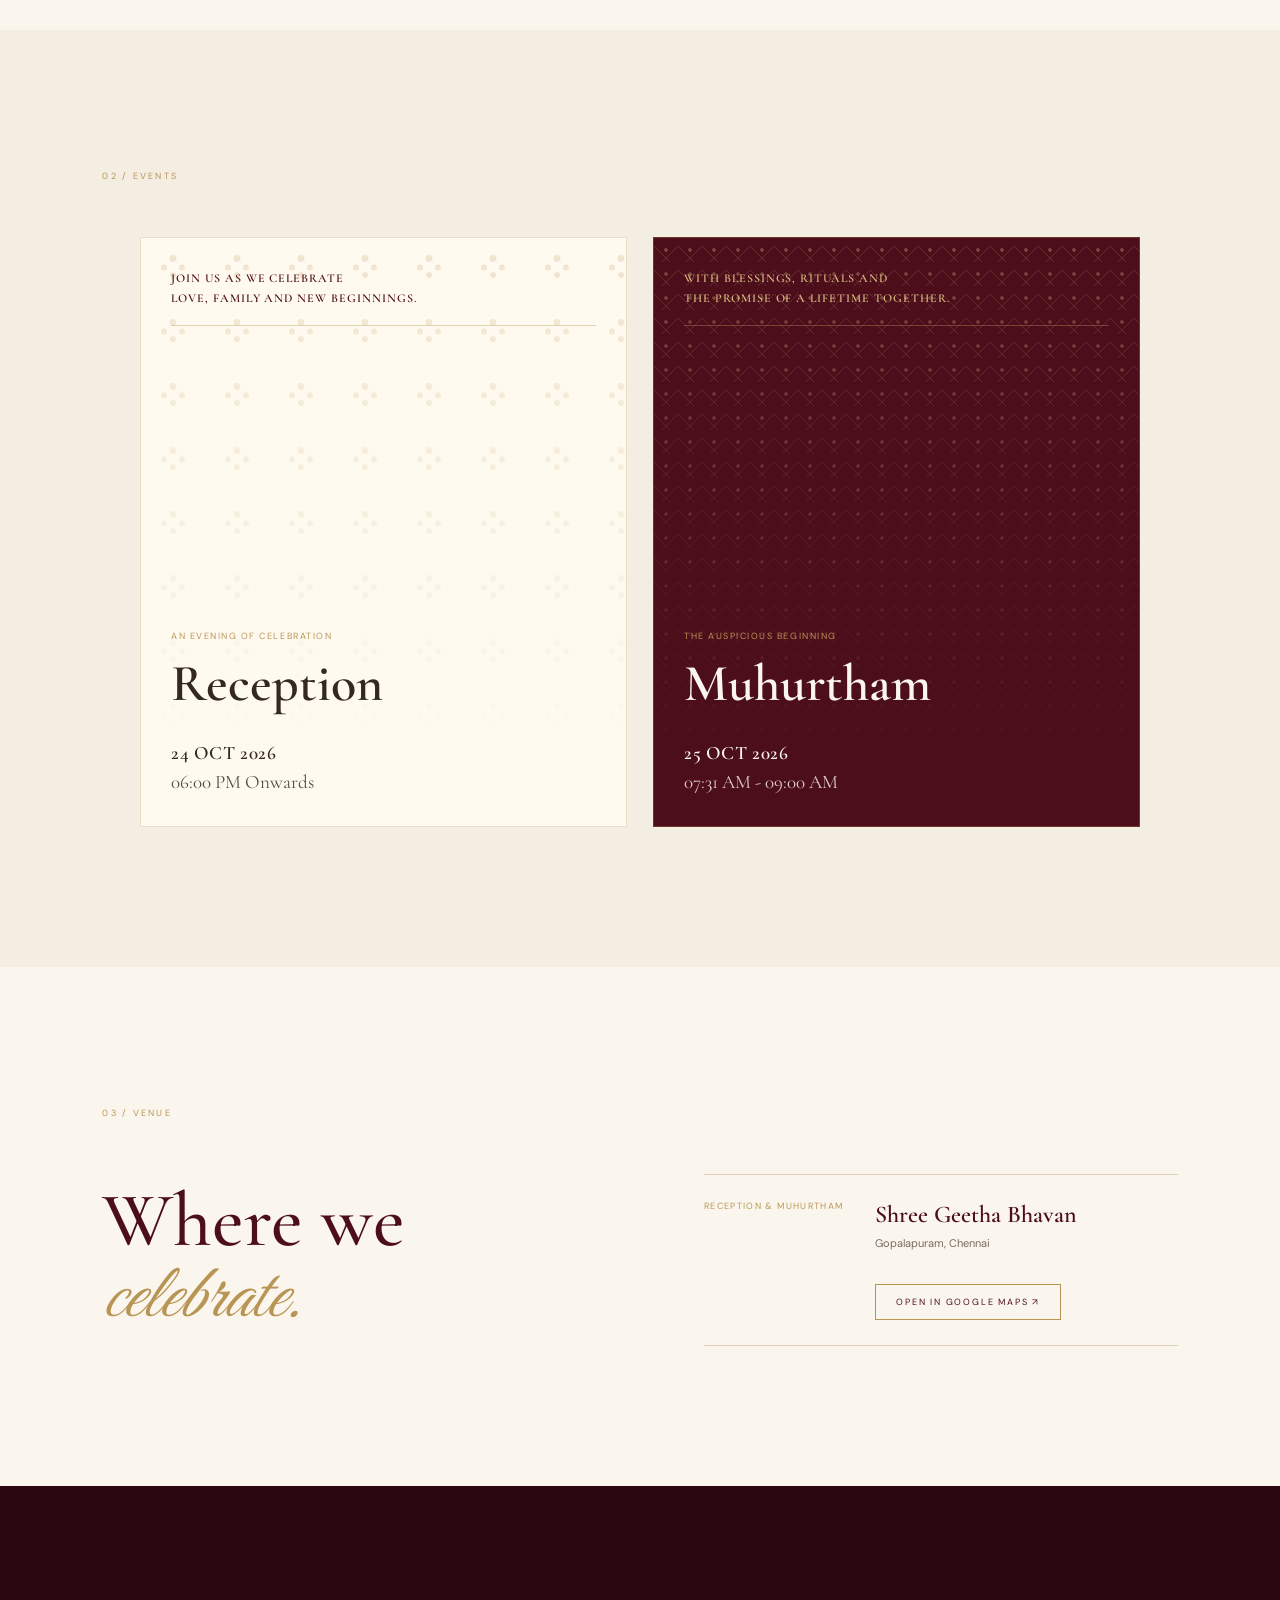
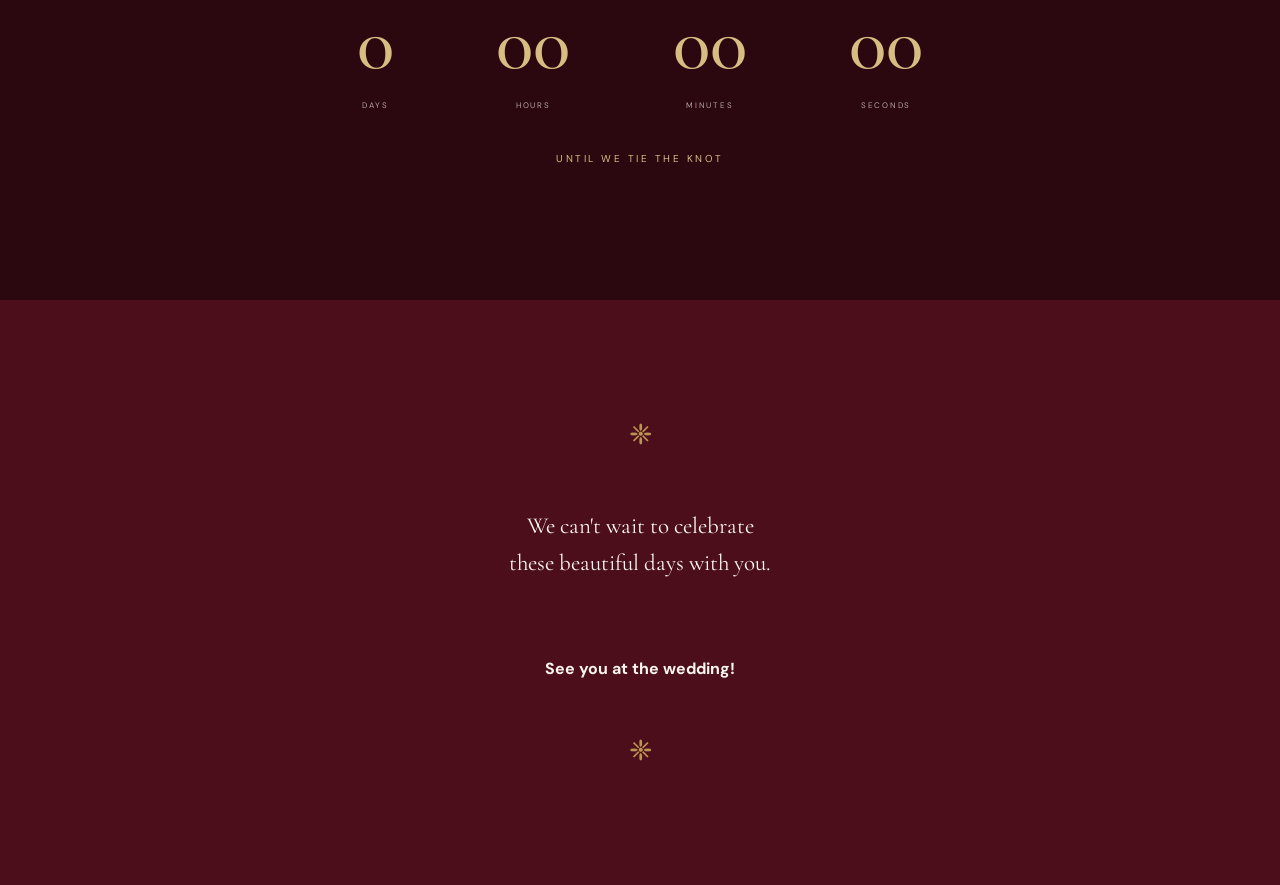
==== commit 6375a034: "Update index.html" ====
--- a/24,25-October/index.html
+++ b/24,25-October/index.html
@@ -41,7 +41,7 @@
 <main>
 <section class="hero reveal" id="home">
   <div class="motif motif-left">✺</div><div class="hero-copy">
-    <p class="eyebrow">Our wedding celebration</p><h2>Akshaya</h2><h3><i>&</i></h3><h2>Yuvaraaj</h2>
+    <h2>Akshaya</h2><h3><i>&</i></h3><h2>Yuvaraaj</h2>
     <div class="gold-rule"></div><p class="hero-date">25 · 10 · 2026</p>
     <p class="hero-note">Two hearts.<br>One beautiful beginning.</p>
   </div><div class="motif motif-right">✺</div><div class="kolam">◇ ◇ ◇</div>
@@ -50,7 +50,7 @@
 <section class="story section reveal" id="story">
   <div class="section-label">01 / Story</div><div class="story-grid">
     <div><h3>Sometimes, destiny<br><i>works quietly.</i></h3></div>
-    <div class="story-copy"><p>A series of tiny coincidences, unexpected moments, and choices somehow lead us exactly where we're meant to be.</p>
+    <div class="story-copy"><p>A series of tiny coincidences, unexpected moments, and choices somehow led us exactly where we're meant to be.</p>
     <p>We didn't know it then, but every little “what ifs” was leading us to each other.</p><div class="tiny-ornament">❈</div></div>
     <div class="story-photo"><img src="images/couple-stairs.jpeg" alt="Akshaya and YuvaraaJ"></div>
   </div>
